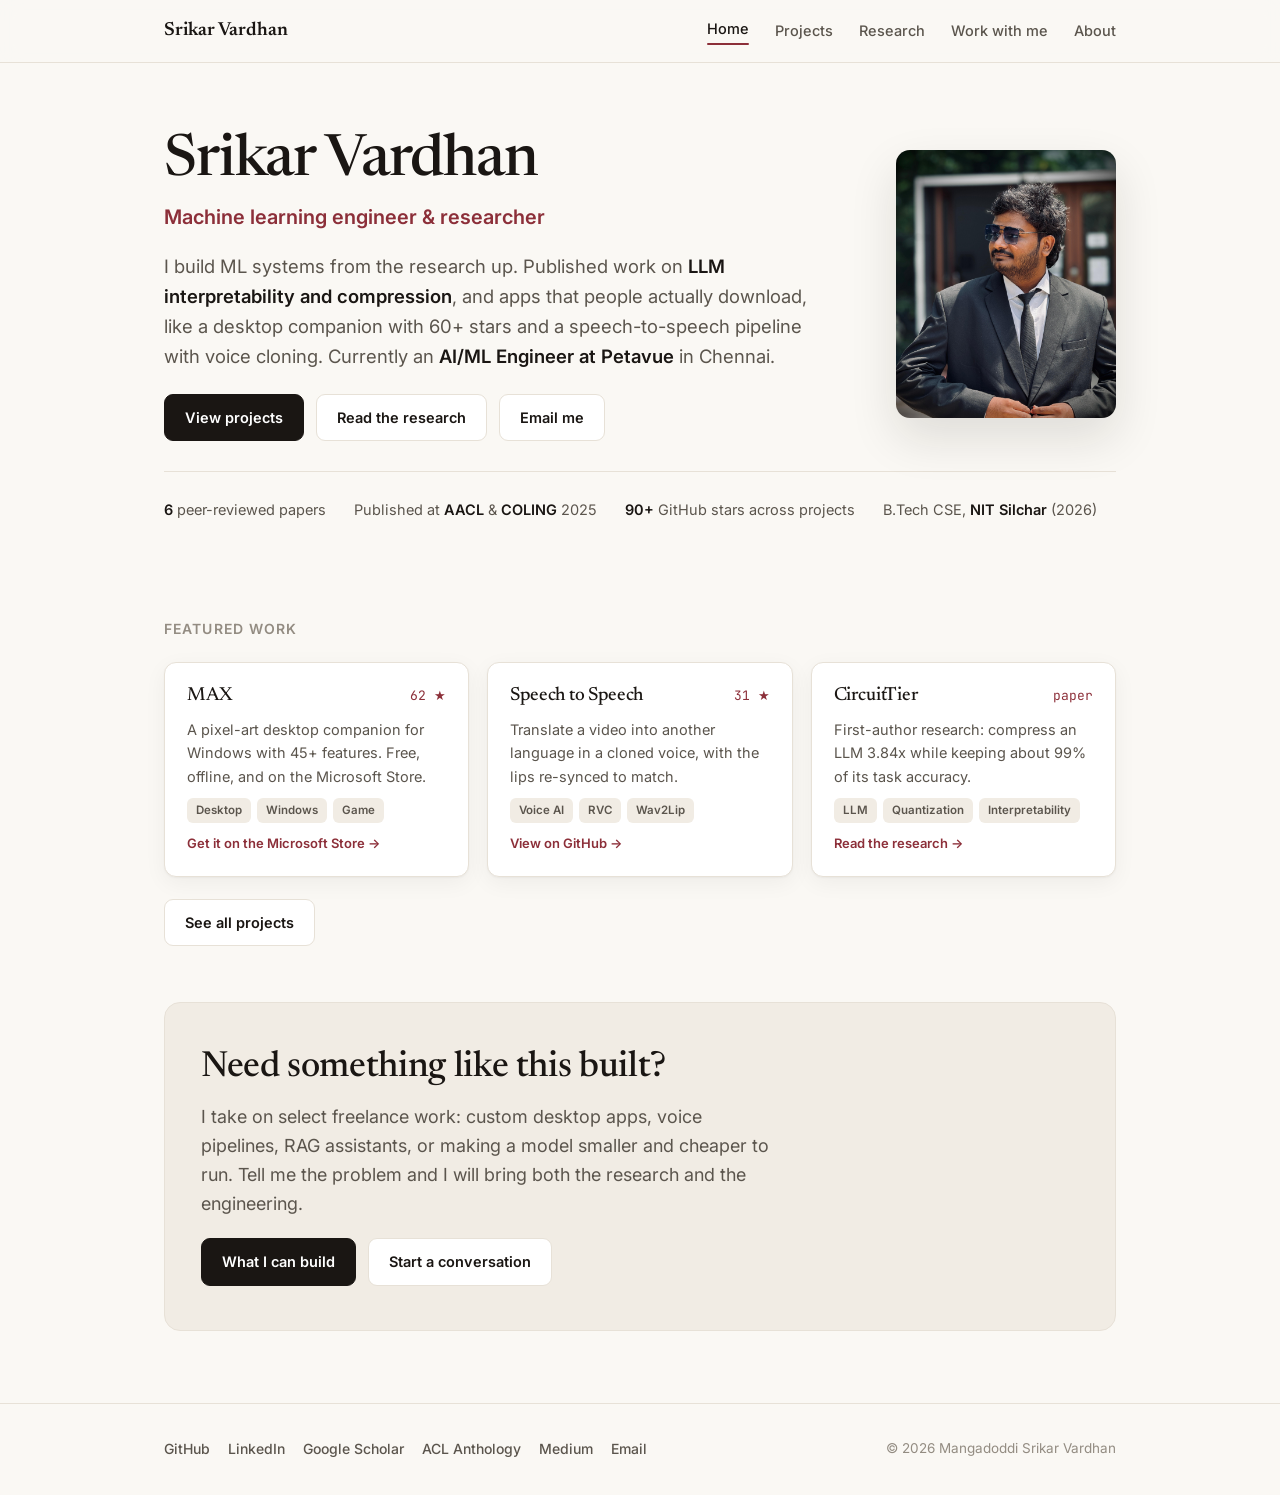
==== index.html @ e533f4d1 "Build portfolio site: multi-page (home, projects, research, services, about) Static HTML + CSS, edit" ====
<!DOCTYPE html>
<html lang="en">
<head>
<meta charset="UTF-8" />
<meta name="viewport" content="width=device-width, initial-scale=1.0" />
<title>Srikar Vardhan — ML Researcher & Engineer</title>
<meta name="description" content="Mangadoddi Srikar Vardhan. Machine learning engineer and researcher. LLM interpretability and compression, voice AI, RAG, NLP. Published at AACL and COLING 2025." />
<meta property="og:title" content="Srikar Vardhan — ML Researcher & Engineer" />
<meta property="og:description" content="I build ML systems end to end: published research on LLM interpretability and compression, plus apps people download." />
<meta property="og:url" content="https://srikarvardhan.me" />
<link rel="preconnect" href="https://fonts.googleapis.com" />
<link rel="preconnect" href="https://fonts.gstatic.com" crossorigin />
<link href="https://fonts.googleapis.com/css2?family=Newsreader:opsz,wght@6..72,400;6..72,500;6..72,600;6..72,700&family=Inter:wght@400;500;600;700&family=JetBrains+Mono:wght@400;500&display=swap" rel="stylesheet" />
<link rel="stylesheet" href="style.css" />
</head>
<body>

<nav>
  <div class="wrap nav-inner">
    <a href="index.html" class="nav-name">Srikar Vardhan</a>
    <div class="nav-links">
      <a href="index.html" class="current">Home</a>
      <a href="projects.html">Projects</a>
      <a href="research.html">Research</a>
      <a href="services.html">Work with me</a>
      <a href="about.html">About</a>
    </div>
  </div>
</nav>

<main class="wrap">

  <!-- HERO -->
  <section class="hero">
    <div class="hero-grid">
      <div>
        <h1>Srikar Vardhan</h1>
        <div class="sub">Machine learning engineer & researcher</div>
        <p>
          I build ML systems from the research up. Published work on
          <b>LLM interpretability and compression</b>, and apps that people actually download,
          like a desktop companion with 60+ stars and a speech-to-speech pipeline with voice cloning.
          Currently an <b>AI/ML Engineer at Petavue</b> in Chennai.
        </p>
        <div class="btns" style="margin-top:22px">
          <a class="btn solid" href="projects.html">View projects</a>
          <a class="btn" href="research.html">Read the research</a>
          <a class="btn" href="https://mail.google.com/mail/?view=cm&fs=1&to=srikarvardhan2005@gmail.com" target="_blank" rel="noopener">Email me</a>
        </div>
      </div>
      <img class="portrait" src="srikar.jpeg" alt="Srikar Vardhan" style="object-position: 50% 20%;"
           onerror="this.outerHTML='&lt;div class=\'portrait-fallback\'&gt;SV&lt;/div&gt;'" />
    </div>

    <div class="facts">
      <div class="fact"><b>6</b> peer-reviewed papers</div>
      <div class="fact">Published at <b>AACL</b> &amp; <b>COLING</b> 2025</div>
      <div class="fact"><b>90+</b> GitHub stars across projects</div>
      <div class="fact">B.Tech CSE, <b>NIT Silchar</b> (2026)</div>
    </div>
  </section>

  <!-- FEATURED WORK -->
  <section class="reveal">
    <div class="sec-title">Featured work</div>
    <div class="grid cols-3">
      <a class="card" href="https://apps.microsoft.com/detail/9PNMMDNHJW9J" target="_blank" rel="noopener">
        <div class="card-top"><h3>MAX</h3><span class="stars">62 ★</span></div>
        <div class="desc">A pixel-art desktop companion for Windows with 45+ features. Free, offline, and on the Microsoft Store.</div>
        <div class="tags"><span class="tag">Desktop</span><span class="tag">Windows</span><span class="tag">Game</span></div>
        <span class="go">Get it on the Microsoft Store →</span>
      </a>
      <a class="card" href="https://github.com/M-SRIKAR-VARDHAN/speech-to-speech-with-lipsync" target="_blank" rel="noopener">
        <div class="card-top"><h3>Speech to Speech</h3><span class="stars">31 ★</span></div>
        <div class="desc">Translate a video into another language in a cloned voice, with the lips re-synced to match.</div>
        <div class="tags"><span class="tag">Voice AI</span><span class="tag">RVC</span><span class="tag">Wav2Lip</span></div>
        <span class="go">View on GitHub →</span>
      </a>
      <a class="card" href="research.html">
        <div class="card-top"><h3>CircuitTier</h3><span class="stars">paper</span></div>
        <div class="desc">First-author research: compress an LLM 3.84x while keeping about 99% of its task accuracy.</div>
        <div class="tags"><span class="tag">LLM</span><span class="tag">Quantization</span><span class="tag">Interpretability</span></div>
        <span class="go">Read the research →</span>
      </a>
    </div>
    <div class="btns" style="margin-top:22px">
      <a class="btn" href="projects.html">See all projects</a>
    </div>
  </section>

  <!-- WORK WITH ME TEASER -->
  <section class="reveal">
    <div class="contact">
      <h2>Need something like this built?</h2>
      <p class="muted">I take on select freelance work: custom desktop apps, voice pipelines, RAG assistants, or making a model smaller and cheaper to run. Tell me the problem and I will bring both the research and the engineering.</p>
      <div class="btns" style="margin-top:20px">
        <a class="btn solid" href="services.html">What I can build</a>
        <a class="btn" href="https://mail.google.com/mail/?view=cm&fs=1&to=srikarvardhan2005@gmail.com" target="_blank" rel="noopener">Start a conversation</a>
      </div>
    </div>
  </section>

</main>

<footer>
  <div class="wrap foot-inner">
    <div class="foot-links">
      <a href="https://github.com/M-SRIKAR-VARDHAN" target="_blank" rel="noopener">GitHub</a>
      <a href="https://www.linkedin.com/in/srikar-vardhan/" target="_blank" rel="noopener">LinkedIn</a>
      <a href="https://scholar.google.com/citations?user=3X9GIJ8AAAAJ&hl=en" target="_blank" rel="noopener">Google Scholar</a>
      <a href="https://aclanthology.org/people/mangadoddi-srikar-vardhan/unverified/" target="_blank" rel="noopener">ACL Anthology</a>
      <a href="https://medium.com/@srikarvardhan2005" target="_blank" rel="noopener">Medium</a>
      <a href="mailto:srikarvardhan2005@gmail.com">Email</a>
    </div>
    <div class="foot-copy">© <span id="y"></span> Mangadoddi Srikar Vardhan</div>
  </div>
</footer>

<script>document.getElementById('y').textContent = new Date().getFullYear();</script>
<script src="script.js"></script>
</body>
</html>
---- style.css ----
/* =======================================================
   Srikar Vardhan — portfolio styles (shared across pages)
   Palette: warm paper, ink black, single garnet accent.
   ======================================================= */
:root {
  --bg: #faf8f4;
  --bg-2: #f1ece4;
  --card: #ffffff;
  --ink: #1a1613;
  --ink-soft: #5b554d;
  --ink-faint: #938c82;
  --line: #e7e1d7;
  --accent: #8c2f39;
  --accent-soft: #a84551;
  --navy: #23425f;
  --shadow: 0 1px 2px rgba(26,22,19,.04), 0 6px 22px rgba(26,22,19,.05);
  --shadow-lg: 0 20px 48px rgba(26,22,19,.12);
  --radius: 12px;
  --maxw: 1000px;
}
* { box-sizing: border-box; }
html { scroll-behavior: smooth; }
body {
  margin: 0; background: var(--bg); color: var(--ink);
  font-family: 'Inter', system-ui, -apple-system, sans-serif;
  font-size: 17px; line-height: 1.62; -webkit-font-smoothing: antialiased;
}
h1,h2,h3,h4 { font-family: 'Newsreader', Georgia, serif; font-weight: 500; line-height: 1.18; letter-spacing: -.01em; margin: 0; }
p { margin: 0 0 1rem; }
a { color: var(--accent); text-decoration: none; }
a:hover { text-decoration: underline; text-underline-offset: 3px; }
.mono { font-family: 'JetBrains Mono', monospace; }
.wrap { max-width: var(--maxw); margin: 0 auto; padding: 0 24px; }
.accent { color: var(--accent); }
.muted { color: var(--ink-soft); }
img { max-width: 100%; display: block; }

/* ---------- nav ---------- */
nav {
  position: sticky; top: 0; z-index: 50;
  background: rgba(250,248,244,.85); backdrop-filter: blur(10px);
  border-bottom: 1px solid var(--line);
}
.nav-inner { display: flex; align-items: center; justify-content: space-between; height: 62px; }
.nav-name { font-family: 'Newsreader', serif; font-size: 19px; font-weight: 600; color: var(--ink); }
.nav-name:hover { text-decoration: none; }
.nav-links { display: flex; gap: 26px; align-items: center; }
.nav-links a { color: var(--ink-soft); font-size: 14.5px; font-weight: 500; }
.nav-links a:hover { color: var(--accent); text-decoration: none; }
.nav-links a.current { color: var(--ink); }
.nav-links a.current::after { content: ""; display: block; height: 2px; background: var(--accent); margin-top: 2px; border-radius: 2px; }
@media (max-width: 680px){ .nav-links { gap: 16px; } .nav-links a { font-size: 13.5px; } .nav-name { font-size: 17px; } }

/* ---------- generic page ---------- */
.page { padding: 56px 0 72px; }
.page-head { margin-bottom: 40px; }
.kicker { font-family: 'JetBrains Mono', monospace; font-size: 12.5px; font-weight: 500; color: var(--accent); letter-spacing: .12em; text-transform: uppercase; }
.page-head h1 { font-size: clamp(32px, 5vw, 46px); margin: 10px 0 0; }
.page-head p { color: var(--ink-soft); font-size: 18px; max-width: 62ch; margin: 14px 0 0; }
section + section { margin-top: 56px; }
.sec-title { font-size: 14px; font-weight: 600; font-family: 'Inter',sans-serif; text-transform: uppercase; letter-spacing: .08em; color: var(--ink-faint); margin-bottom: 22px; }

/* ---------- buttons ---------- */
.btns { display: flex; flex-wrap: wrap; gap: 12px; }
.btn {
  display: inline-flex; align-items: center; gap: 8px;
  padding: 11px 20px; border-radius: 9px; font-size: 14.5px; font-weight: 600;
  border: 1px solid var(--line); background: var(--card); color: var(--ink); transition: .16s ease;
}
.btn:hover { text-decoration: none; transform: translateY(-1px); box-shadow: var(--shadow); border-color: #d8d0c2; }
.btn.solid { background: var(--ink); color: #fff; border-color: var(--ink); }
.btn.solid:hover { background: var(--accent); border-color: var(--accent); }
.btn.sm { padding: 8px 15px; font-size: 13.5px; }

/* ---------- home hero ---------- */
.hero { padding: 64px 0 40px; }
.hero-grid { display: grid; grid-template-columns: 1fr auto; gap: 48px; align-items: center; }
.hero h1 { font-size: clamp(38px, 6vw, 58px); margin: 0 0 6px; letter-spacing: -.02em; }
.hero .sub { font-size: clamp(17px,2.2vw,20px); color: var(--accent); font-weight: 600; margin-bottom: 18px; }
.hero p { font-size: 18.5px; color: var(--ink-soft); max-width: 56ch; }
.hero p b { color: var(--ink); font-weight: 600; }
.portrait { width: 220px; height: 268px; border-radius: 14px; background: var(--bg-2); object-fit: cover; box-shadow: var(--shadow-lg); }
.portrait-fallback {
  width: 220px; height: 268px; border-radius: 14px; display: grid; place-items: center;
  background: linear-gradient(160deg, var(--navy), var(--accent)); color: #fff;
  font-family: 'Newsreader', serif; font-size: 68px; box-shadow: var(--shadow-lg);
}
@media (max-width: 760px){
  .hero-grid { grid-template-columns: 1fr; gap: 28px; }
  .portrait, .portrait-fallback { width: 150px; height: 184px; font-size: 48px; order: -1; }
}

/* ---------- facts row ---------- */
.facts { display: flex; flex-wrap: wrap; gap: 10px 28px; margin-top: 30px; padding-top: 26px; border-top: 1px solid var(--line); }
.fact { font-size: 14.5px; color: var(--ink-soft); }
.fact b { color: var(--ink); font-weight: 600; }

/* ---------- cards grid ---------- */
.grid { display: grid; gap: 18px; }
.grid.cols-3 { grid-template-columns: repeat(3, 1fr); }
.grid.cols-2 { grid-template-columns: repeat(2, 1fr); }
@media (max-width: 820px){ .grid.cols-3 { grid-template-columns: 1fr 1fr; } }
@media (max-width: 560px){ .grid.cols-3, .grid.cols-2 { grid-template-columns: 1fr; } }

.card {
  background: var(--card); border: 1px solid var(--line); border-radius: var(--radius);
  padding: 22px; box-shadow: var(--shadow); transition: .18s ease;
  display: flex; flex-direction: column; gap: 10px; height: 100%;
}
a.card { color: var(--ink); }
a.card:hover { text-decoration: none; transform: translateY(-3px); box-shadow: var(--shadow-lg); border-color: #d8d0c2; }
.card-top { display: flex; align-items: baseline; justify-content: space-between; gap: 10px; }
.card h3 { font-size: 19px; }
.card .stars { font-family: 'JetBrains Mono', monospace; font-size: 13px; color: var(--accent); white-space: nowrap; }
.card .desc { font-size: 14.5px; color: var(--ink-soft); flex: 1; }
.tags { display: flex; flex-wrap: wrap; gap: 6px; }
.tag { font-size: 11.5px; font-weight: 600; padding: 3px 9px; border-radius: 6px; background: var(--bg-2); color: var(--ink-soft); }
.card .go { font-size: 13px; font-weight: 600; color: var(--accent); }

/* ---------- services ---------- */
.svc { background: var(--card); border: 1px solid var(--line); border-radius: var(--radius); padding: 24px; box-shadow: var(--shadow); height: 100%; }
.svc h3 { font-size: 20px; margin-bottom: 8px; }
.svc p { font-size: 14.5px; color: var(--ink-soft); margin-bottom: 12px; }
.svc .proof { font-size: 12.5px; color: var(--ink-faint); font-family: 'JetBrains Mono', monospace; }
.svc .proof a { color: var(--ink-faint); }

/* ---------- publications ---------- */
.pub { padding: 26px 0; border-top: 1px solid var(--line); display: flex; gap: 22px; }
.pub:first-of-type { border-top: none; padding-top: 6px; }
.pub-year { font-family: 'JetBrains Mono', monospace; font-size: 13px; color: var(--ink-faint); min-width: 46px; padding-top: 6px; }
.pub-body { flex: 1; }
.pub-flag { display: inline-block; font-size: 11px; font-weight: 700; letter-spacing: .04em; text-transform: uppercase; color: var(--accent); margin-bottom: 6px; }
.pub h3 { font-size: 21px; margin-bottom: 6px; }
.pub .authors { font-size: 14.5px; color: var(--ink-soft); margin-bottom: 8px; }
.pub .authors b { color: var(--ink); font-weight: 600; }
.pub .venue { font-size: 13.5px; color: var(--navy); font-weight: 600; }
.pub .venue.review { color: var(--accent); }
.pub .summary { font-size: 15px; color: var(--ink-soft); margin: 12px 0 0; }
.pub .pub-links { margin-top: 12px; }
@media (max-width: 600px){ .pub { flex-direction: column; gap: 8px; } }

/* ---------- timeline ---------- */
.tl { display: flex; gap: 22px; padding: 22px 0; border-top: 1px solid var(--line); }
.tl:first-of-type { border-top: none; }
.tl .when { font-family: 'JetBrains Mono', monospace; font-size: 13px; color: var(--ink-faint); min-width: 150px; padding-top: 3px; }
.tl .role { font-weight: 600; font-size: 17px; }
.tl .org { color: var(--accent); font-weight: 600; }
.tl .what { font-size: 15px; color: var(--ink-soft); margin-top: 4px; }
@media (max-width: 600px){ .tl { flex-direction: column; gap: 6px; } .tl .when { min-width: auto; } }

/* ---------- skills ---------- */
.skills { display: grid; grid-template-columns: repeat(3,1fr); gap: 26px; }
@media (max-width: 680px){ .skills { grid-template-columns: 1fr; } }
.skills h4 { font-family: 'Inter',sans-serif; font-size: 13px; text-transform: uppercase; letter-spacing: .06em; color: var(--ink-faint); margin-bottom: 12px; }
.chips { display: flex; flex-wrap: wrap; gap: 8px; }
.chip { font-size: 13.5px; padding: 6px 13px; border-radius: 8px; background: var(--card); border: 1px solid var(--line); color: var(--ink-soft); }

/* ---------- contact block ---------- */
.contact { background: var(--bg-2); border: 1px solid var(--line); border-radius: 16px; padding: 44px 36px; }
.contact h2 { font-size: clamp(26px, 4vw, 36px); margin-bottom: 12px; }
.contact p { color: var(--ink-soft); font-size: 18px; max-width: 52ch; }

/* ---------- footer ---------- */
footer { border-top: 1px solid var(--line); margin-top: 72px; padding: 34px 0; }
.foot-inner { display: flex; flex-wrap: wrap; gap: 16px; justify-content: space-between; align-items: center; }
.foot-links { display: flex; flex-wrap: wrap; gap: 18px; }
.foot-links a { color: var(--ink-soft); font-size: 14px; font-weight: 500; }
.foot-copy { color: var(--ink-faint); font-size: 13.5px; }

/* ---------- reveal ---------- */
.reveal { opacity: 0; transform: translateY(16px); transition: opacity .55s ease, transform .55s ease; }
.reveal.in { opacity: 1; transform: none; }
@media (prefers-reduced-motion: reduce){ .reveal { opacity: 1; transform: none; } html { scroll-behavior: auto; } }
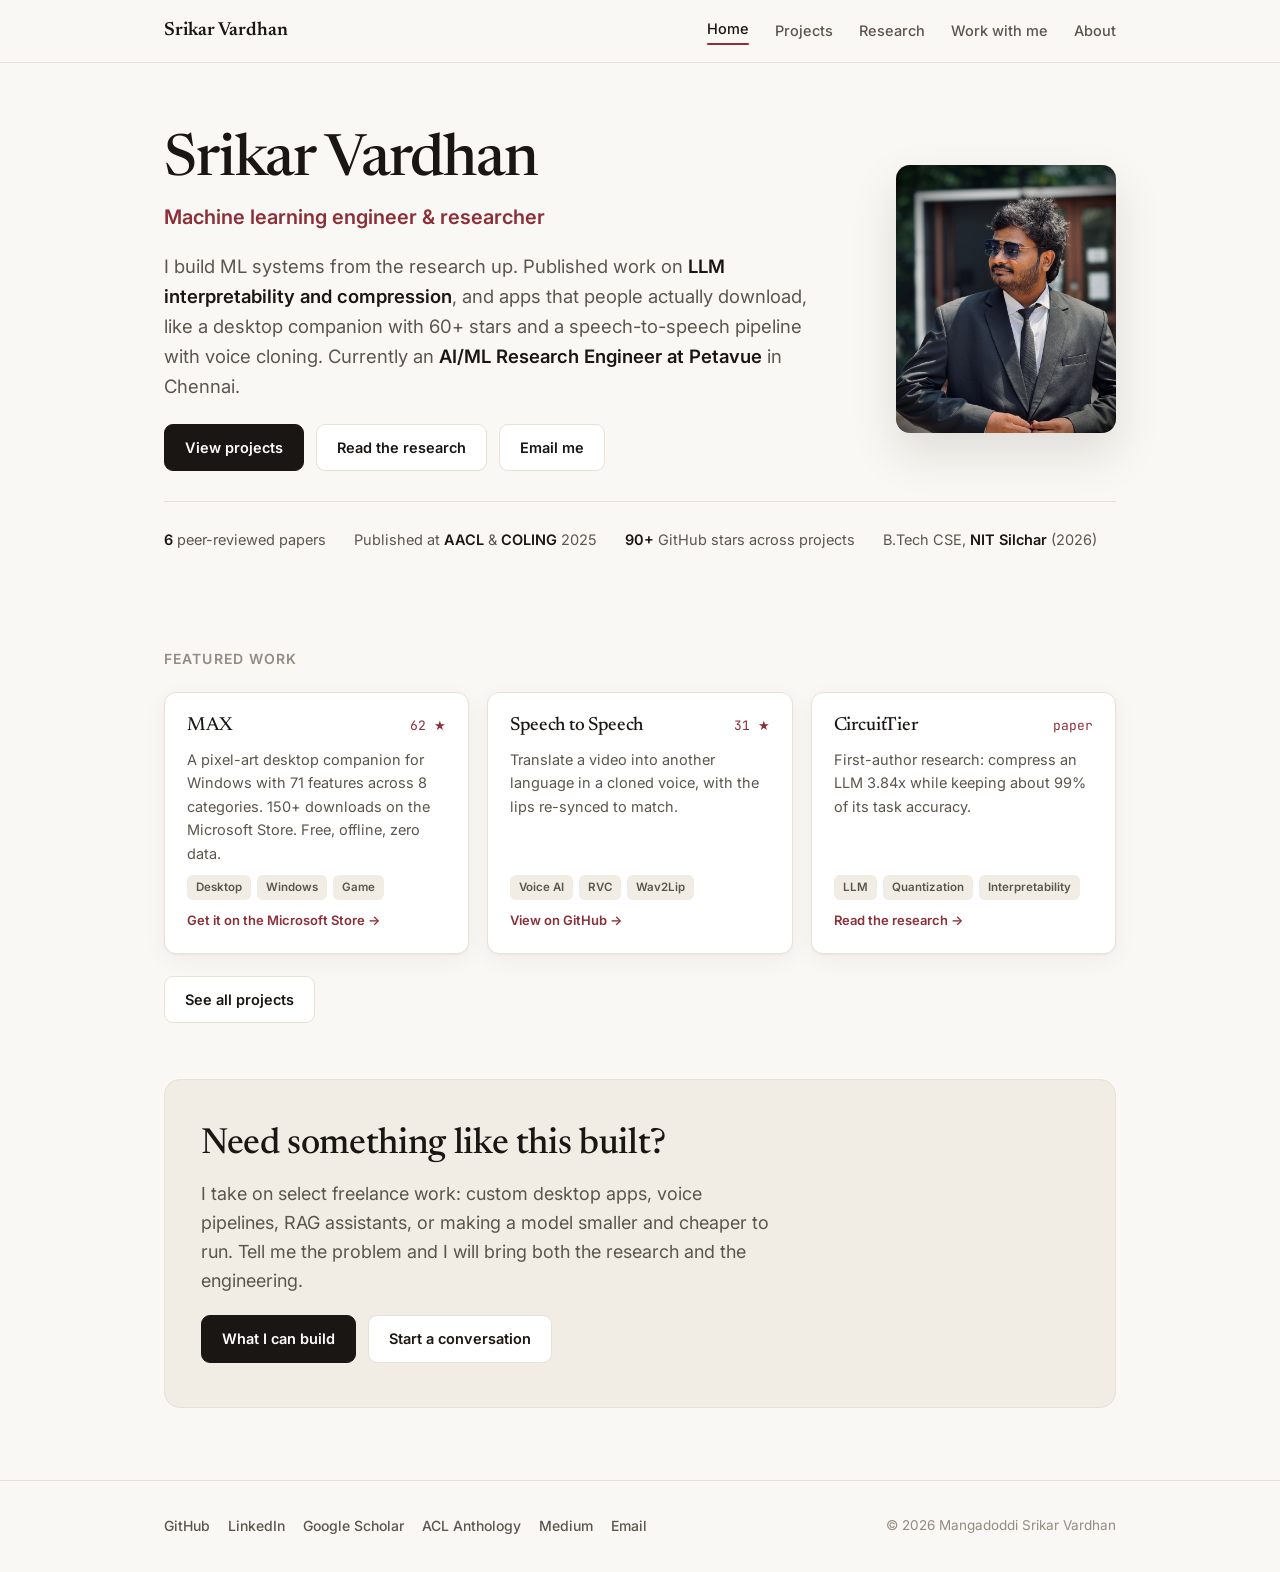
==== commit 624c4ae8: "Update site: Research Engineer title, MAX 71 features + 150+ downloads, CircuitTier cross-model resu" ====
--- a/index.html
+++ b/index.html
@@ -40,7 +40,7 @@
           I build ML systems from the research up. Published work on
           <b>LLM interpretability and compression</b>, and apps that people actually download,
           like a desktop companion with 60+ stars and a speech-to-speech pipeline with voice cloning.
-          Currently an <b>AI/ML Engineer at Petavue</b> in Chennai.
+          Currently an <b>AI/ML Research Engineer at Petavue</b> in Chennai.
         </p>
         <div class="btns" style="margin-top:22px">
           <a class="btn solid" href="projects.html">View projects</a>
@@ -66,7 +66,7 @@
     <div class="grid cols-3">
       <a class="card" href="https://apps.microsoft.com/detail/9PNMMDNHJW9J" target="_blank" rel="noopener">
         <div class="card-top"><h3>MAX</h3><span class="stars">62 ★</span></div>
-        <div class="desc">A pixel-art desktop companion for Windows with 45+ features. Free, offline, and on the Microsoft Store.</div>
+        <div class="desc">A pixel-art desktop companion for Windows with 71 features across 8 categories. 150+ downloads on the Microsoft Store. Free, offline, zero data.</div>
         <div class="tags"><span class="tag">Desktop</span><span class="tag">Windows</span><span class="tag">Game</span></div>
         <span class="go">Get it on the Microsoft Store →</span>
       </a>
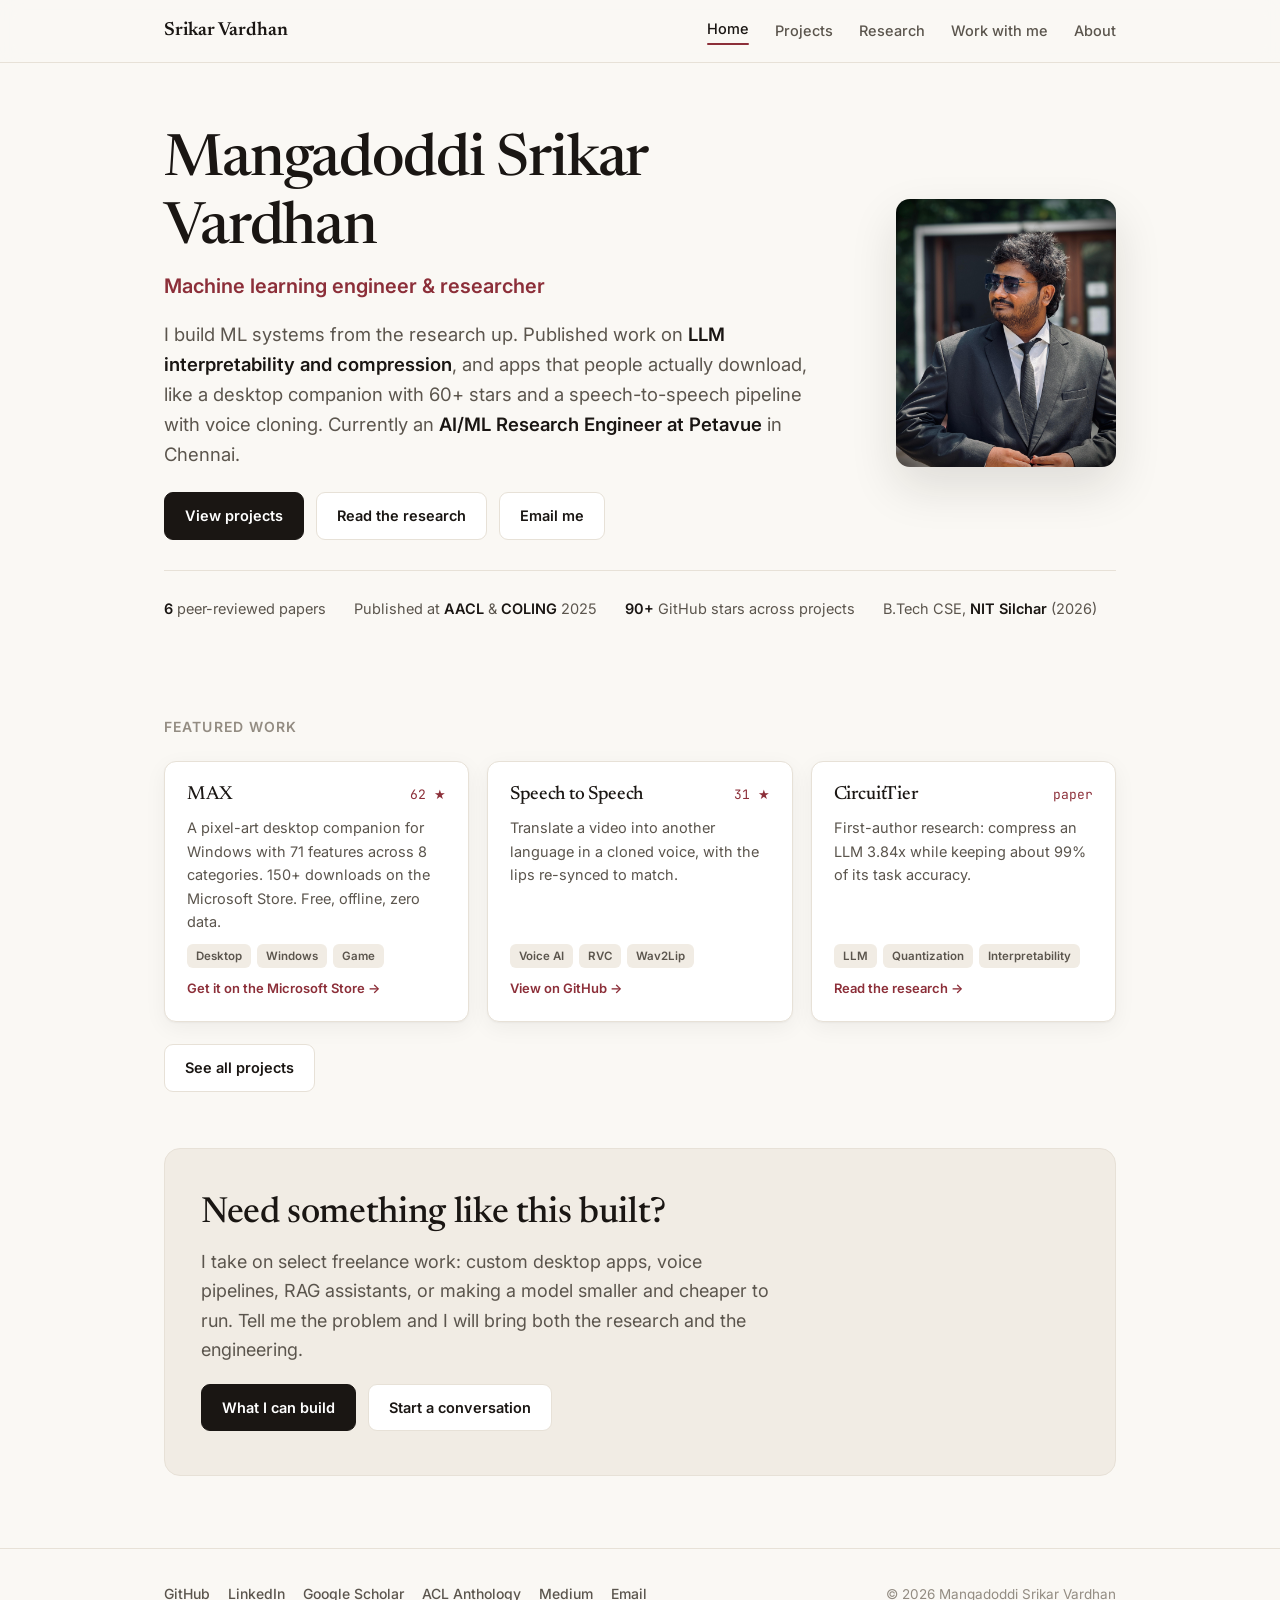
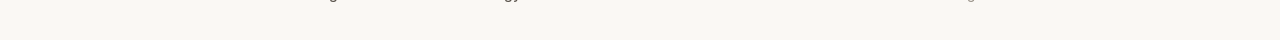
==== commit 52a810d5: "SEO: full name in titles/h1/meta, Person JSON-LD, canonical tags, sitemap, robots Co-Authored-By: Cl" ====
--- a/index.html
+++ b/index.html
@@ -3,9 +3,10 @@
 <head>
 <meta charset="UTF-8" />
 <meta name="viewport" content="width=device-width, initial-scale=1.0" />
-<title>Srikar Vardhan — ML Researcher & Engineer</title>
-<meta name="description" content="Mangadoddi Srikar Vardhan. Machine learning engineer and researcher. LLM interpretability and compression, voice AI, RAG, NLP. Published at AACL and COLING 2025." />
-<meta property="og:title" content="Srikar Vardhan — ML Researcher & Engineer" />
+<title>Mangadoddi Srikar Vardhan — ML Researcher & Engineer</title>
+<meta name="description" content="Mangadoddi Srikar Vardhan (Srikar Vardhan). AI/ML research engineer at Petavue. LLM interpretability and compression, voice AI, RAG, NLP. Published at AACL and COLING 2025." />
+<link rel="canonical" href="https://srikarvardhan.me/" />
+<meta property="og:title" content="Mangadoddi Srikar Vardhan — ML Researcher & Engineer" />
 <meta property="og:description" content="I build ML systems end to end: published research on LLM interpretability and compression, plus apps people download." />
 <meta property="og:url" content="https://srikarvardhan.me" />
 <link rel="preconnect" href="https://fonts.googleapis.com" />
@@ -34,7 +35,7 @@
   <section class="hero">
     <div class="hero-grid">
       <div>
-        <h1>Srikar Vardhan</h1>
+        <h1>Mangadoddi Srikar Vardhan</h1>
         <div class="sub">Machine learning engineer & researcher</div>
         <p>
           I build ML systems from the research up. Published work on
@@ -116,6 +117,27 @@
   </div>
 </footer>
 
+<script type="application/ld+json">
+{
+  "@context": "https://schema.org",
+  "@type": "Person",
+  "name": "Mangadoddi Srikar Vardhan",
+  "alternateName": "Srikar Vardhan",
+  "url": "https://srikarvardhan.me",
+  "email": "mailto:srikarvardhan2005@gmail.com",
+  "jobTitle": "AI/ML Research Engineer",
+  "worksFor": { "@type": "Organization", "name": "Petavue" },
+  "alumniOf": { "@type": "CollegeOrUniversity", "name": "National Institute of Technology Silchar" },
+  "knowsAbout": ["LLM interpretability", "Model compression", "Quantization", "NLP", "Machine learning", "RAG", "Speech AI"],
+  "sameAs": [
+    "https://github.com/M-SRIKAR-VARDHAN",
+    "https://www.linkedin.com/in/srikar-vardhan/",
+    "https://scholar.google.com/citations?user=3X9GIJ8AAAAJ&hl=en",
+    "https://aclanthology.org/people/mangadoddi-srikar-vardhan/unverified/",
+    "https://medium.com/@srikarvardhan2005"
+  ]
+}
+</script>
 <script>document.getElementById('y').textContent = new Date().getFullYear();</script>
 <script src="script.js"></script>
 </body>
